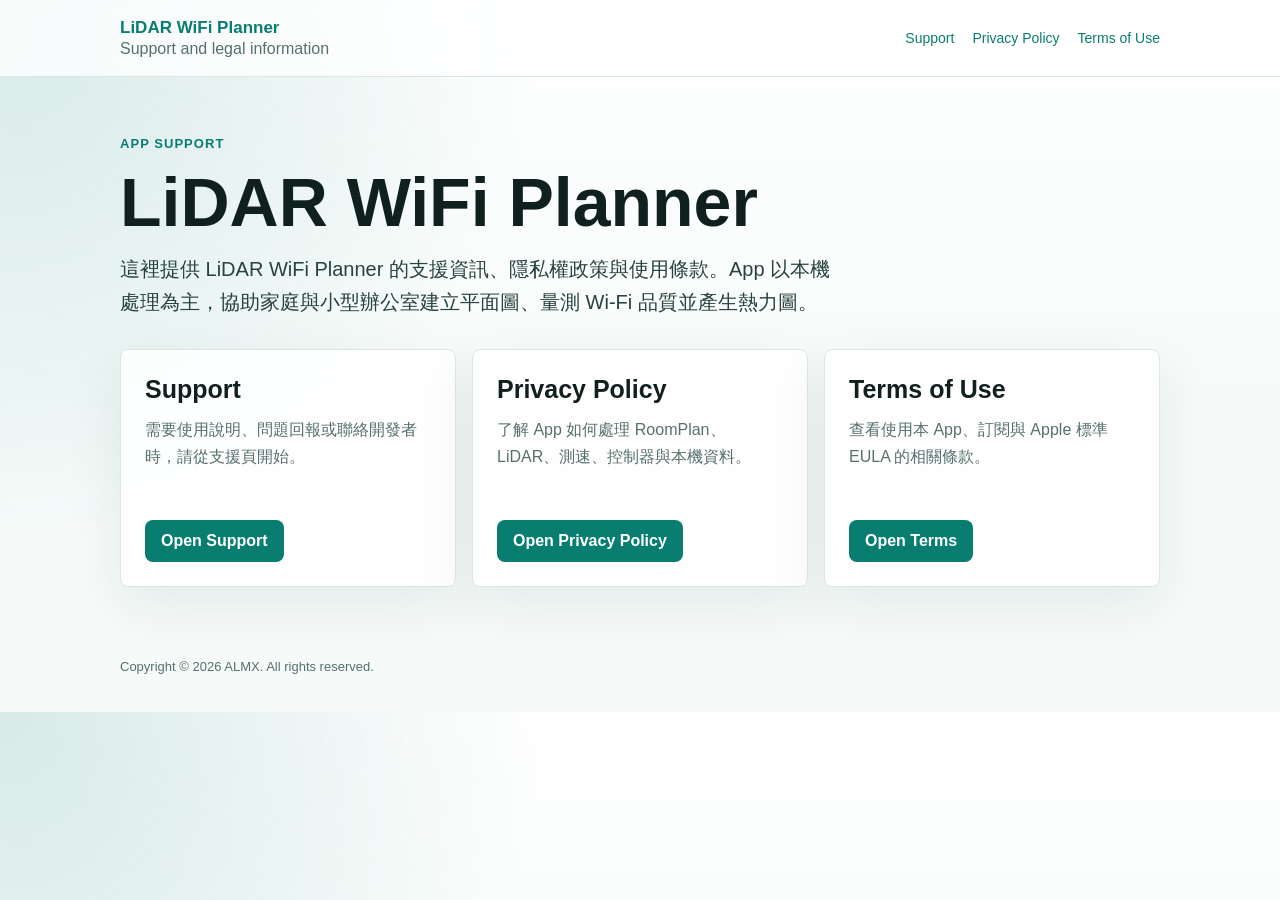
==== index.html @ 77266baa "Add support and legal pages" ====
<!doctype html>
<html lang="zh-Hant">
<head>
  <meta charset="utf-8">
  <meta name="viewport" content="width=device-width, initial-scale=1">
  <meta name="description" content="LiDAR WiFi Planner support, privacy policy, and terms of use.">
  <title>LiDAR WiFi Planner - Support, Privacy, Terms</title>
  <link rel="stylesheet" href="styles.css">
</head>
<body>
  <header class="site-header">
    <nav class="nav" aria-label="Primary">
      <a class="brand" href="./">
        <strong>LiDAR WiFi Planner</strong>
        <span>Support and legal information</span>
      </a>
      <div class="links">
        <a href="support.html">Support</a>
        <a href="privacy.html">Privacy Policy</a>
        <a href="terms.html">Terms of Use</a>
      </div>
    </nav>
  </header>

  <main>
    <div class="hero">
      <p class="eyebrow">App Support</p>
      <h1>LiDAR WiFi Planner</h1>
      <p class="summary">這裡提供 LiDAR WiFi Planner 的支援資訊、隱私權政策與使用條款。App 以本機處理為主，協助家庭與小型辦公室建立平面圖、量測 Wi-Fi 品質並產生熱力圖。</p>
    </div>

    <section class="grid" aria-label="Important pages">
      <article class="card">
        <h2>Support</h2>
        <p>需要使用說明、問題回報或聯絡開發者時，請從支援頁開始。</p>
        <a class="button" href="support.html">Open Support</a>
      </article>
      <article class="card">
        <h2>Privacy Policy</h2>
        <p>了解 App 如何處理 RoomPlan、LiDAR、測速、控制器與本機資料。</p>
        <a class="button" href="privacy.html">Open Privacy Policy</a>
      </article>
      <article class="card">
        <h2>Terms of Use</h2>
        <p>查看使用本 App、訂閱與 Apple 標準 EULA 的相關條款。</p>
        <a class="button" href="terms.html">Open Terms</a>
      </article>
    </section>
  </main>

  <footer class="site-footer">
    Copyright © 2026 ALMX. All rights reserved.
  </footer>
</body>
</html>
---- styles.css ----
:root {
  color-scheme: light dark;
  --bg: #f6fbfa;
  --text: #10201f;
  --muted: #55706d;
  --line: #d9e8e5;
  --accent: #087d70;
  --accent-strong: #045f55;
  --soft: #e7f5f2;
  font-family: -apple-system, BlinkMacSystemFont, "SF Pro Text", "Segoe UI", sans-serif;
}

* {
  box-sizing: border-box;
}

body {
  margin: 0;
  color: var(--text);
  background:
    radial-gradient(circle at top left, rgba(8, 125, 112, 0.16), transparent 34rem),
    linear-gradient(180deg, #ffffff 0, var(--bg) 24rem);
  letter-spacing: 0;
}

a {
  color: var(--accent);
  text-decoration: none;
}

a:hover {
  color: var(--accent-strong);
  text-decoration: underline;
}

.site-header {
  border-bottom: 1px solid var(--line);
  background: rgba(255, 255, 255, 0.78);
  backdrop-filter: blur(16px);
}

.nav,
main,
.site-footer {
  width: min(1040px, calc(100% - 32px));
  margin: 0 auto;
}

.nav {
  display: flex;
  align-items: center;
  justify-content: space-between;
  gap: 18px;
  padding: 18px 0;
}

.brand {
  display: grid;
  gap: 2px;
  min-width: 180px;
}

.brand strong {
  font-size: 17px;
}

.brand span,
.meta,
.note {
  color: var(--muted);
}

.links {
  display: flex;
  flex-wrap: wrap;
  justify-content: flex-end;
  gap: 12px 18px;
  font-size: 14px;
}

main {
  padding: 56px 0 72px;
}

.hero {
  max-width: 760px;
  margin-bottom: 30px;
}

.eyebrow {
  margin: 0 0 12px;
  color: var(--accent);
  font-size: 13px;
  font-weight: 700;
  letter-spacing: 0.08em;
  text-transform: uppercase;
}

h1 {
  margin: 0 0 16px;
  font-size: clamp(36px, 7vw, 68px);
  line-height: 1.03;
}

h2 {
  margin: 0 0 10px;
  font-size: 25px;
  line-height: 1.25;
}

h3 {
  margin: 24px 0 8px;
  font-size: 19px;
}

p,
li {
  color: var(--muted);
  font-size: 16px;
  line-height: 1.72;
}

p {
  margin: 0 0 12px;
}

ul {
  margin: 8px 0 0;
  padding-left: 22px;
}

.summary {
  max-width: 720px;
  color: #29423f;
  font-size: 20px;
  line-height: 1.65;
}

.grid {
  display: grid;
  grid-template-columns: repeat(3, minmax(0, 1fr));
  gap: 16px;
  margin-top: 28px;
}

.card,
.content {
  background: rgba(255, 255, 255, 0.88);
  border: 1px solid var(--line);
  border-radius: 8px;
  box-shadow: 0 18px 55px rgba(16, 32, 31, 0.08);
}

.card {
  min-height: 220px;
  padding: 24px;
}

.card p {
  min-height: 82px;
}

.button {
  display: inline-flex;
  align-items: center;
  justify-content: center;
  min-height: 42px;
  margin-top: 10px;
  padding: 0 16px;
  color: #fff;
  background: var(--accent);
  border-radius: 8px;
  font-weight: 700;
}

.button:hover {
  color: #fff;
  background: var(--accent-strong);
  text-decoration: none;
}

.content {
  max-width: 840px;
  padding: clamp(22px, 4vw, 38px);
}

.content section {
  padding: 24px 0;
  border-top: 1px solid var(--line);
}

.content section:first-of-type {
  padding-top: 0;
  border-top: 0;
}

.meta-box {
  display: grid;
  grid-template-columns: repeat(2, minmax(0, 1fr));
  gap: 12px;
  margin: 0 0 26px;
}

.meta-box div {
  padding: 14px;
  background: var(--soft);
  border-radius: 8px;
}

.meta-box span {
  display: block;
  margin-bottom: 4px;
  color: var(--muted);
  font-size: 13px;
}

.meta-box strong {
  font-size: 15px;
}

.site-footer {
  padding: 0 0 38px;
  color: var(--muted);
  font-size: 13px;
}

@media (prefers-color-scheme: dark) {
  :root {
    --bg: #071312;
    --text: #effaf8;
    --muted: #b2cac6;
    --line: #1f3b37;
    --accent: #62ddca;
    --accent-strong: #a2f4e7;
    --soft: #102825;
  }

  body {
    background:
      radial-gradient(circle at top left, rgba(98, 221, 202, 0.16), transparent 34rem),
      linear-gradient(180deg, #091b19 0, var(--bg) 24rem);
  }

  .site-header {
    background: rgba(7, 19, 18, 0.78);
  }

  .summary {
    color: #d9efeb;
  }

  .card,
  .content {
    background: rgba(12, 29, 27, 0.88);
    box-shadow: 0 18px 55px rgba(0, 0, 0, 0.24);
  }

  .button,
  .button:hover {
    color: #06211e;
  }
}

@media (max-width: 760px) {
  .nav {
    align-items: flex-start;
    flex-direction: column;
  }

  .links {
    justify-content: flex-start;
  }

  .grid,
  .meta-box {
    grid-template-columns: 1fr;
  }
}
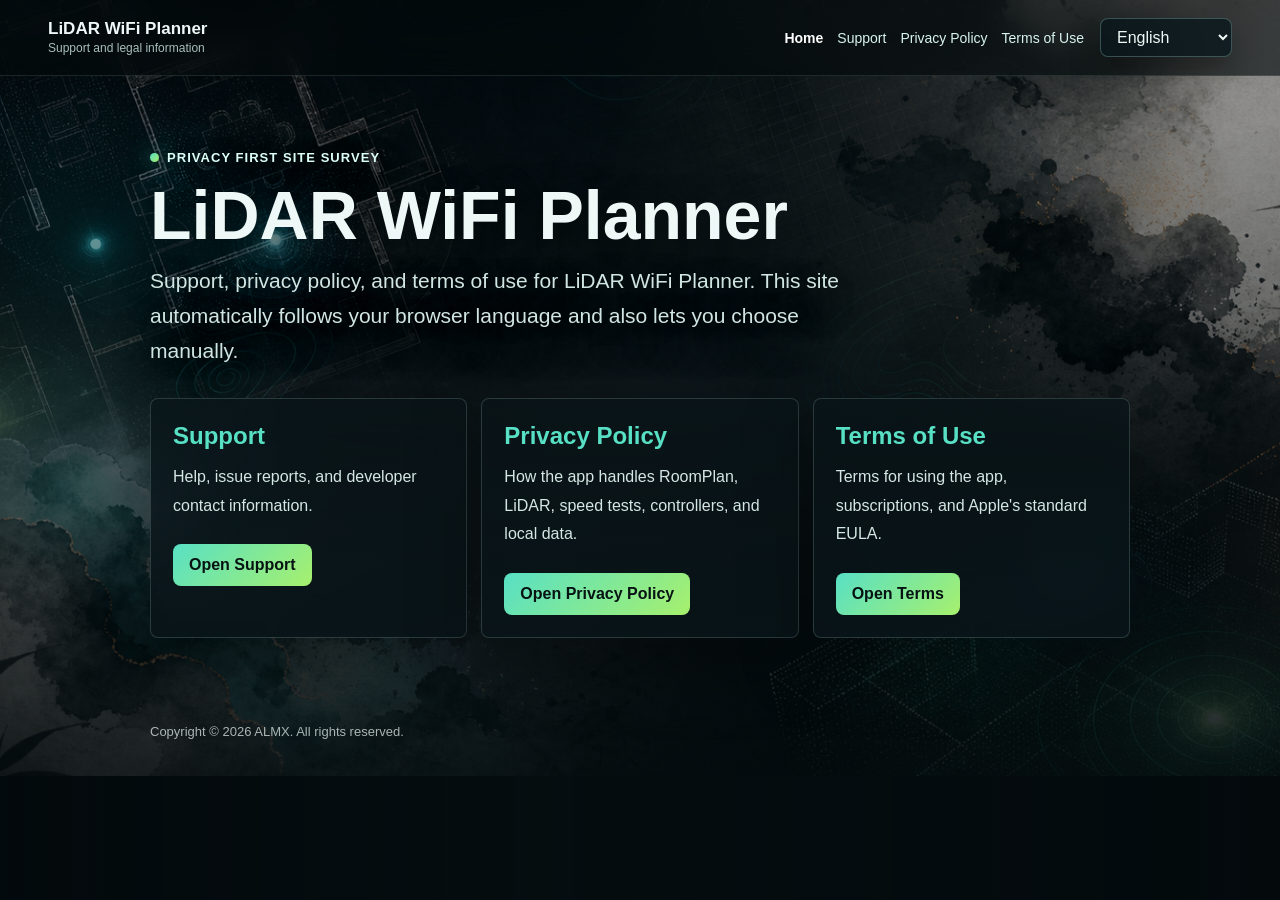
==== commit b1ec4bb1: "Match privacy site style and add localized pages" ====
--- a/index.html
+++ b/index.html
@@ -3,53 +3,51 @@
 <head>
   <meta charset="utf-8">
   <meta name="viewport" content="width=device-width, initial-scale=1">
+  <meta name="color-scheme" content="dark light">
   <meta name="description" content="LiDAR WiFi Planner support, privacy policy, and terms of use.">
-  <title>LiDAR WiFi Planner - Support, Privacy, Terms</title>
+  <title>LiDAR WiFi Planner</title>
   <link rel="stylesheet" href="styles.css">
 </head>
-<body>
-  <header class="site-header">
-    <nav class="nav" aria-label="Primary">
-      <a class="brand" href="./">
-        <strong>LiDAR WiFi Planner</strong>
-        <span>Support and legal information</span>
-      </a>
-      <div class="links">
-        <a href="support.html">Support</a>
-        <a href="privacy.html">Privacy Policy</a>
-        <a href="terms.html">Terms of Use</a>
-      </div>
-    </nav>
+<body data-page="home">
+  <header class="topbar" aria-label="Site header">
+    <a class="brand" href="./">
+      <strong>LiDAR WiFi Planner</strong>
+      <span data-i18n="topline">Support and legal information</span>
+    </a>
+    <div class="topbar-controls">
+      <nav class="navlinks" aria-label="Primary">
+        <a href="./" data-nav="home" data-i18n="navHome">Home</a>
+        <a href="support.html" data-nav="support" data-i18n="navSupport">Support</a>
+        <a href="privacy.html" data-nav="privacy" data-i18n="navPrivacy">Privacy Policy</a>
+        <a href="terms.html" data-nav="terms" data-i18n="navTerms">Terms of Use</a>
+      </nav>
+      <label>
+        <span class="sr-only" data-i18n="languageLabel">Language</span>
+        <select id="languageSelect" aria-label="Language">
+          <option value="zh-Hant">繁體中文</option>
+          <option value="en">English</option>
+          <option value="ja">日本語</option>
+          <option value="ko">한국어</option>
+          <option value="zh-Hans">简体中文</option>
+        </select>
+      </label>
+    </div>
   </header>
 
   <main>
     <div class="hero">
-      <p class="eyebrow">App Support</p>
-      <h1>LiDAR WiFi Planner</h1>
-      <p class="summary">這裡提供 LiDAR WiFi Planner 的支援資訊、隱私權政策與使用條款。App 以本機處理為主，協助家庭與小型辦公室建立平面圖、量測 Wi-Fi 品質並產生熱力圖。</p>
+      <div class="eyebrow" data-i18n="eyebrow">Privacy first site survey</div>
+      <h1 data-i18n="title">LiDAR WiFi Planner</h1>
+      <p class="summary" data-i18n="summary">Support, privacy policy, and terms of use for LiDAR WiFi Planner.</p>
     </div>
 
-    <section class="grid" aria-label="Important pages">
-      <article class="card">
-        <h2>Support</h2>
-        <p>需要使用說明、問題回報或聯絡開發者時，請從支援頁開始。</p>
-        <a class="button" href="support.html">Open Support</a>
-      </article>
-      <article class="card">
-        <h2>Privacy Policy</h2>
-        <p>了解 App 如何處理 RoomPlan、LiDAR、測速、控制器與本機資料。</p>
-        <a class="button" href="privacy.html">Open Privacy Policy</a>
-      </article>
-      <article class="card">
-        <h2>Terms of Use</h2>
-        <p>查看使用本 App、訂閱與 Apple 標準 EULA 的相關條款。</p>
-        <a class="button" href="terms.html">Open Terms</a>
-      </article>
-    </section>
+    <div id="content"></div>
   </main>
 
-  <footer class="site-footer">
-    Copyright © 2026 ALMX. All rights reserved.
+  <footer class="footer">
+    <span data-i18n="footer">Copyright © 2026 ALMX. All rights reserved.</span>
   </footer>
+
+  <script src="site.js"></script>
 </body>
 </html>
--- a/styles.css
+++ b/styles.css
@@ -1,12 +1,15 @@
 :root {
-  color-scheme: light dark;
-  --bg: #f6fbfa;
-  --text: #10201f;
-  --muted: #55706d;
-  --line: #d9e8e5;
-  --accent: #087d70;
-  --accent-strong: #045f55;
-  --soft: #e7f5f2;
+  --bg: #071012;
+  --panel: rgba(9, 20, 24, 0.78);
+  --panel-strong: rgba(9, 20, 24, 0.92);
+  --border: rgba(181, 232, 224, 0.18);
+  --text: #eef8f6;
+  --muted: #a8bfbc;
+  --accent: #58e0c5;
+  --accent-2: #a7f06d;
+  --shadow: rgba(0, 0, 0, 0.35);
+  --max: 980px;
+  color-scheme: dark light;
   font-family: -apple-system, BlinkMacSystemFont, "SF Pro Text", "Segoe UI", sans-serif;
 }
 
@@ -14,13 +17,32 @@
   box-sizing: border-box;
 }
 
+html {
+  min-height: 100%;
+  background: var(--bg);
+}
+
 body {
+  min-height: 100%;
   margin: 0;
   color: var(--text);
   background:
-    radial-gradient(circle at top left, rgba(8, 125, 112, 0.16), transparent 34rem),
-    linear-gradient(180deg, #ffffff 0, var(--bg) 24rem);
+    linear-gradient(180deg, rgba(4, 10, 12, 0.2), rgba(4, 10, 12, 0.88)),
+    url("assets/privacy-bg-ink-wifi.png") center top / cover no-repeat fixed,
+    var(--bg);
   letter-spacing: 0;
+}
+
+body::before {
+  position: fixed;
+  inset: 0;
+  z-index: -1;
+  content: "";
+  background:
+    radial-gradient(circle at 16% 10%, rgba(88, 224, 197, 0.2), transparent 34%),
+    radial-gradient(circle at 86% 8%, rgba(167, 240, 109, 0.13), transparent 30%),
+    linear-gradient(90deg, rgba(3, 9, 12, 0.9), rgba(3, 9, 12, 0.42) 42%, rgba(3, 9, 12, 0.86));
+  pointer-events: none;
 }
 
 a {
@@ -29,135 +51,166 @@
 }
 
 a:hover {
-  color: var(--accent-strong);
   text-decoration: underline;
 }
 
-.site-header {
-  border-bottom: 1px solid var(--line);
-  background: rgba(255, 255, 255, 0.78);
-  backdrop-filter: blur(16px);
-}
-
-.nav,
-main,
-.site-footer {
-  width: min(1040px, calc(100% - 32px));
-  margin: 0 auto;
-}
-
-.nav {
+.sr-only {
+  position: absolute;
+  width: 1px;
+  height: 1px;
+  padding: 0;
+  margin: -1px;
+  overflow: hidden;
+  clip: rect(0, 0, 0, 0);
+  white-space: nowrap;
+  border: 0;
+}
+
+.topbar {
+  position: sticky;
+  top: 0;
+  z-index: 2;
   display: flex;
   align-items: center;
   justify-content: space-between;
   gap: 18px;
-  padding: 18px 0;
+  padding: 18px clamp(18px, 4vw, 48px);
+  background: rgba(4, 10, 12, 0.62);
+  border-bottom: 1px solid rgba(181, 232, 224, 0.12);
+  backdrop-filter: blur(18px);
 }
 
 .brand {
-  display: grid;
+  display: flex;
+  flex-direction: column;
   gap: 2px;
-  min-width: 180px;
+  min-width: 0;
 }
 
 .brand strong {
+  color: var(--text);
   font-size: 17px;
-}
-
-.brand span,
-.meta,
-.note {
+  line-height: 1.2;
+  white-space: nowrap;
+}
+
+.brand span {
   color: var(--muted);
-}
-
-.links {
+  font-size: 12px;
+  line-height: 1.3;
+}
+
+.topbar-controls {
+  display: flex;
+  align-items: center;
+  justify-content: flex-end;
+  gap: 16px;
+}
+
+.navlinks {
   display: flex;
   flex-wrap: wrap;
   justify-content: flex-end;
-  gap: 12px 18px;
+  gap: 10px 14px;
   font-size: 14px;
 }
 
+.navlinks a {
+  color: #d8f4ef;
+}
+
+.navlinks a[aria-current="page"] {
+  color: #ffffff;
+  font-weight: 700;
+}
+
+select {
+  min-width: 132px;
+  color: var(--text);
+  background: rgba(8, 23, 27, 0.78);
+  border: 1px solid rgba(181, 232, 224, 0.28);
+  border-radius: 8px;
+  padding: 9px 34px 9px 12px;
+  font: inherit;
+  box-shadow: 0 12px 30px var(--shadow);
+}
+
 main {
-  padding: 56px 0 72px;
+  width: min(var(--max), calc(100% - 32px));
+  margin: 0 auto;
+  padding: 72px 0 56px;
 }
 
 .hero {
   max-width: 760px;
   margin-bottom: 30px;
+  text-shadow: 0 18px 44px rgba(0, 0, 0, 0.55);
 }
 
 .eyebrow {
-  margin: 0 0 12px;
-  color: var(--accent);
+  display: inline-flex;
+  align-items: center;
+  gap: 8px;
+  margin-bottom: 16px;
+  color: #dcfff7;
   font-size: 13px;
   font-weight: 700;
   letter-spacing: 0.08em;
   text-transform: uppercase;
 }
 
+.eyebrow::before {
+  width: 9px;
+  height: 9px;
+  border-radius: 999px;
+  background: linear-gradient(135deg, var(--accent), var(--accent-2));
+  box-shadow: 0 0 20px rgba(88, 224, 197, 0.75);
+  content: "";
+}
+
 h1 {
-  margin: 0 0 16px;
-  font-size: clamp(36px, 7vw, 68px);
-  line-height: 1.03;
-}
-
-h2 {
-  margin: 0 0 10px;
-  font-size: 25px;
-  line-height: 1.25;
-}
-
-h3 {
-  margin: 24px 0 8px;
-  font-size: 19px;
-}
-
-p,
-li {
-  color: var(--muted);
-  font-size: 16px;
-  line-height: 1.72;
-}
-
-p {
-  margin: 0 0 12px;
-}
-
-ul {
-  margin: 8px 0 0;
-  padding-left: 22px;
+  margin: 0 0 14px;
+  font-size: clamp(34px, 6vw, 68px);
+  line-height: 1.02;
+  letter-spacing: 0;
 }
 
 .summary {
-  max-width: 720px;
-  color: #29423f;
-  font-size: 20px;
+  max-width: 700px;
+  margin: 0;
+  color: #d1e6e2;
+  font-size: clamp(17px, 2vw, 21px);
   line-height: 1.65;
 }
 
-.grid {
+.card,
+.link-card {
+  background: linear-gradient(180deg, var(--panel), var(--panel-strong));
+  border: 1px solid var(--border);
+  border-radius: 8px;
+  box-shadow: 0 24px 70px var(--shadow);
+  backdrop-filter: blur(22px);
+}
+
+.card {
+  padding: clamp(22px, 4vw, 36px);
+}
+
+.link-grid {
   display: grid;
   grid-template-columns: repeat(3, minmax(0, 1fr));
-  gap: 16px;
-  margin-top: 28px;
-}
-
-.card,
-.content {
-  background: rgba(255, 255, 255, 0.88);
-  border: 1px solid var(--line);
-  border-radius: 8px;
-  box-shadow: 0 18px 55px rgba(16, 32, 31, 0.08);
-}
-
-.card {
-  min-height: 220px;
-  padding: 24px;
-}
-
-.card p {
-  min-height: 82px;
+  gap: 14px;
+  margin: 0 0 28px;
+}
+
+.link-card {
+  display: block;
+  min-height: 188px;
+  padding: 22px;
+}
+
+.link-card h2 {
+  margin-top: 0;
 }
 
 .button {
@@ -165,114 +218,127 @@
   align-items: center;
   justify-content: center;
   min-height: 42px;
-  margin-top: 10px;
+  margin-top: 12px;
   padding: 0 16px;
-  color: #fff;
-  background: var(--accent);
+  color: #061312;
+  background: linear-gradient(135deg, var(--accent), var(--accent-2));
   border-radius: 8px;
-  font-weight: 700;
+  font-weight: 800;
 }
 
 .button:hover {
-  color: #fff;
-  background: var(--accent-strong);
+  color: #061312;
   text-decoration: none;
 }
 
-.content {
-  max-width: 840px;
-  padding: clamp(22px, 4vw, 38px);
-}
-
-.content section {
-  padding: 24px 0;
-  border-top: 1px solid var(--line);
-}
-
-.content section:first-of-type {
-  padding-top: 0;
-  border-top: 0;
-}
-
-.meta-box {
+.meta {
   display: grid;
-  grid-template-columns: repeat(2, minmax(0, 1fr));
+  grid-template-columns: repeat(3, minmax(0, 1fr));
   gap: 12px;
-  margin: 0 0 26px;
-}
-
-.meta-box div {
+  margin-bottom: 26px;
+}
+
+.meta div {
   padding: 14px;
-  background: var(--soft);
+  background: rgba(255, 255, 255, 0.045);
+  border: 1px solid rgba(181, 232, 224, 0.12);
   border-radius: 8px;
 }
 
-.meta-box span {
+.meta span {
   display: block;
   margin-bottom: 4px;
   color: var(--muted);
+  font-size: 12px;
+}
+
+.meta strong {
+  font-size: 15px;
+  line-height: 1.35;
+}
+
+section {
+  padding: 28px 0;
+  border-top: 1px solid rgba(181, 232, 224, 0.14);
+}
+
+section:first-of-type {
+  border-top: 0;
+}
+
+h2 {
+  margin: 0 0 12px;
+  font-size: 24px;
+  line-height: 1.25;
+  letter-spacing: 0;
+}
+
+p,
+li {
+  color: #d5e7e4;
+  font-size: 16px;
+  line-height: 1.78;
+}
+
+p {
+  margin: 0 0 12px;
+}
+
+ul {
+  margin: 10px 0 0;
+  padding-left: 22px;
+}
+
+.footer {
+  width: min(var(--max), calc(100% - 32px));
+  margin: 0 auto;
+  padding: 0 0 34px;
+  color: rgba(238, 248, 246, 0.7);
   font-size: 13px;
-}
-
-.meta-box strong {
-  font-size: 15px;
-}
-
-.site-footer {
-  padding: 0 0 38px;
-  color: var(--muted);
-  font-size: 13px;
-}
-
-@media (prefers-color-scheme: dark) {
-  :root {
-    --bg: #071312;
-    --text: #effaf8;
-    --muted: #b2cac6;
-    --line: #1f3b37;
-    --accent: #62ddca;
-    --accent-strong: #a2f4e7;
-    --soft: #102825;
-  }
-
+  line-height: 1.6;
+}
+
+[data-i18n],
+#content {
+  transition: opacity 0.16s ease;
+}
+
+body.is-switching [data-i18n],
+body.is-switching #content {
+  opacity: 0;
+}
+
+@media (max-width: 820px) {
   body {
-    background:
-      radial-gradient(circle at top left, rgba(98, 221, 202, 0.16), transparent 34rem),
-      linear-gradient(180deg, #091b19 0, var(--bg) 24rem);
-  }
-
-  .site-header {
-    background: rgba(7, 19, 18, 0.78);
-  }
-
-  .summary {
-    color: #d9efeb;
-  }
-
-  .card,
-  .content {
-    background: rgba(12, 29, 27, 0.88);
-    box-shadow: 0 18px 55px rgba(0, 0, 0, 0.24);
-  }
-
-  .button,
-  .button:hover {
-    color: #06211e;
-  }
-}
-
-@media (max-width: 760px) {
-  .nav {
+    background-attachment: scroll;
+  }
+
+  .topbar {
     align-items: flex-start;
     flex-direction: column;
-  }
-
-  .links {
+    padding: 14px 16px;
+  }
+
+  .topbar-controls {
+    align-items: flex-start;
+    flex-direction: column-reverse;
+    width: 100%;
+  }
+
+  .navlinks {
     justify-content: flex-start;
   }
 
-  .grid,
-  .meta-box {
+  .brand strong {
+    white-space: normal;
+  }
+
+  main {
+    padding-top: 44px;
+  }
+
+  .meta,
+  .link-grid {
     grid-template-columns: 1fr;
   }
 }
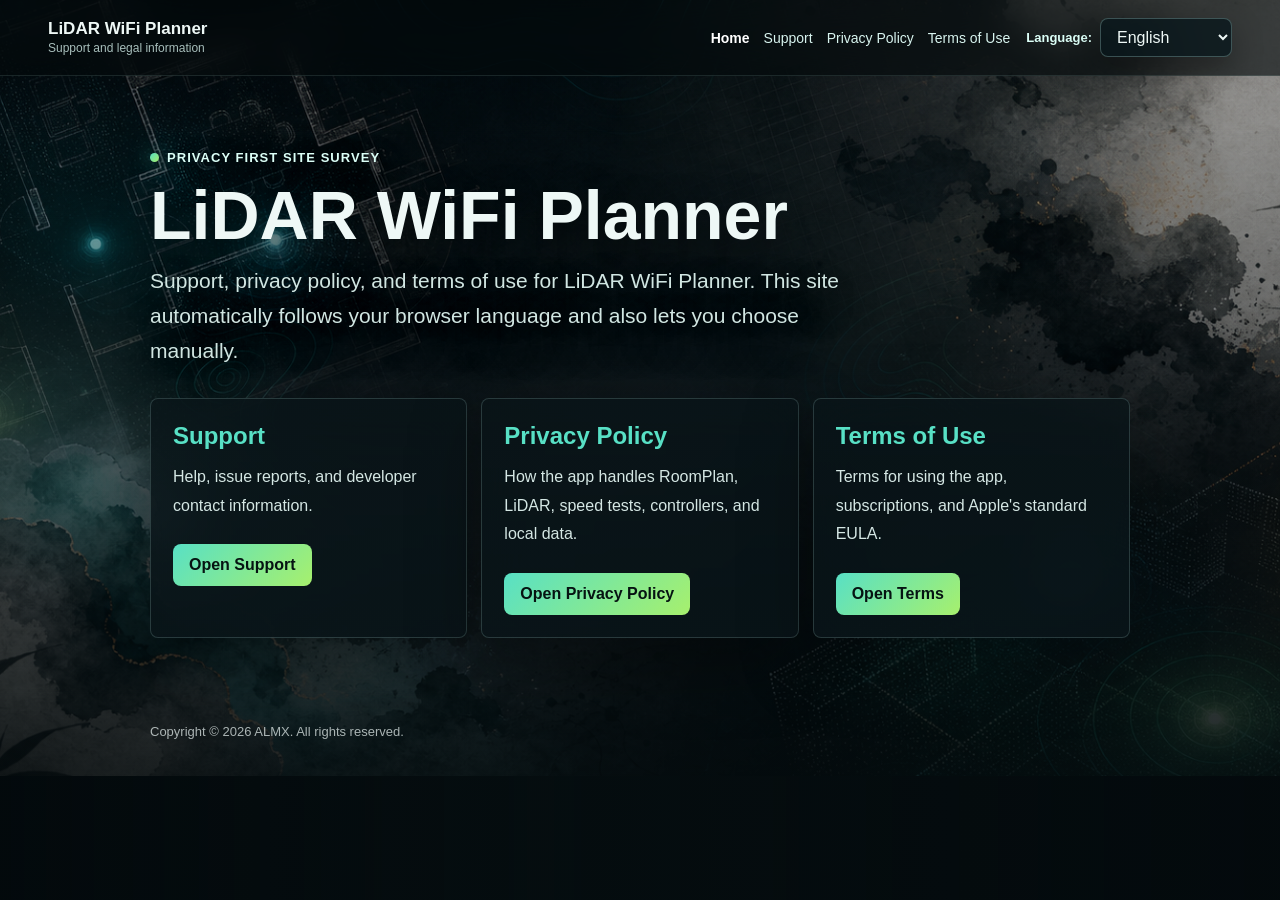
==== commit 9dba3e63: "Show language picker label" ====
--- a/index.html
+++ b/index.html
@@ -21,8 +21,8 @@
         <a href="privacy.html" data-nav="privacy" data-i18n="navPrivacy">Privacy Policy</a>
         <a href="terms.html" data-nav="terms" data-i18n="navTerms">Terms of Use</a>
       </nav>
-      <label>
-        <span class="sr-only" data-i18n="languageLabel">Language</span>
+      <label class="language-picker">
+        <span class="language-label">Language:</span>
         <select id="languageSelect" aria-label="Language">
           <option value="zh-Hant">繁體中文</option>
           <option value="en">English</option>
--- a/styles.css
+++ b/styles.css
@@ -124,6 +124,20 @@
   font-weight: 700;
 }
 
+.language-picker {
+  display: inline-flex;
+  align-items: center;
+  gap: 8px;
+}
+
+.language-label {
+  color: #dcfff7;
+  font-size: 13px;
+  font-weight: 700;
+  line-height: 1;
+  white-space: nowrap;
+}
+
 select {
   min-width: 132px;
   color: var(--text);
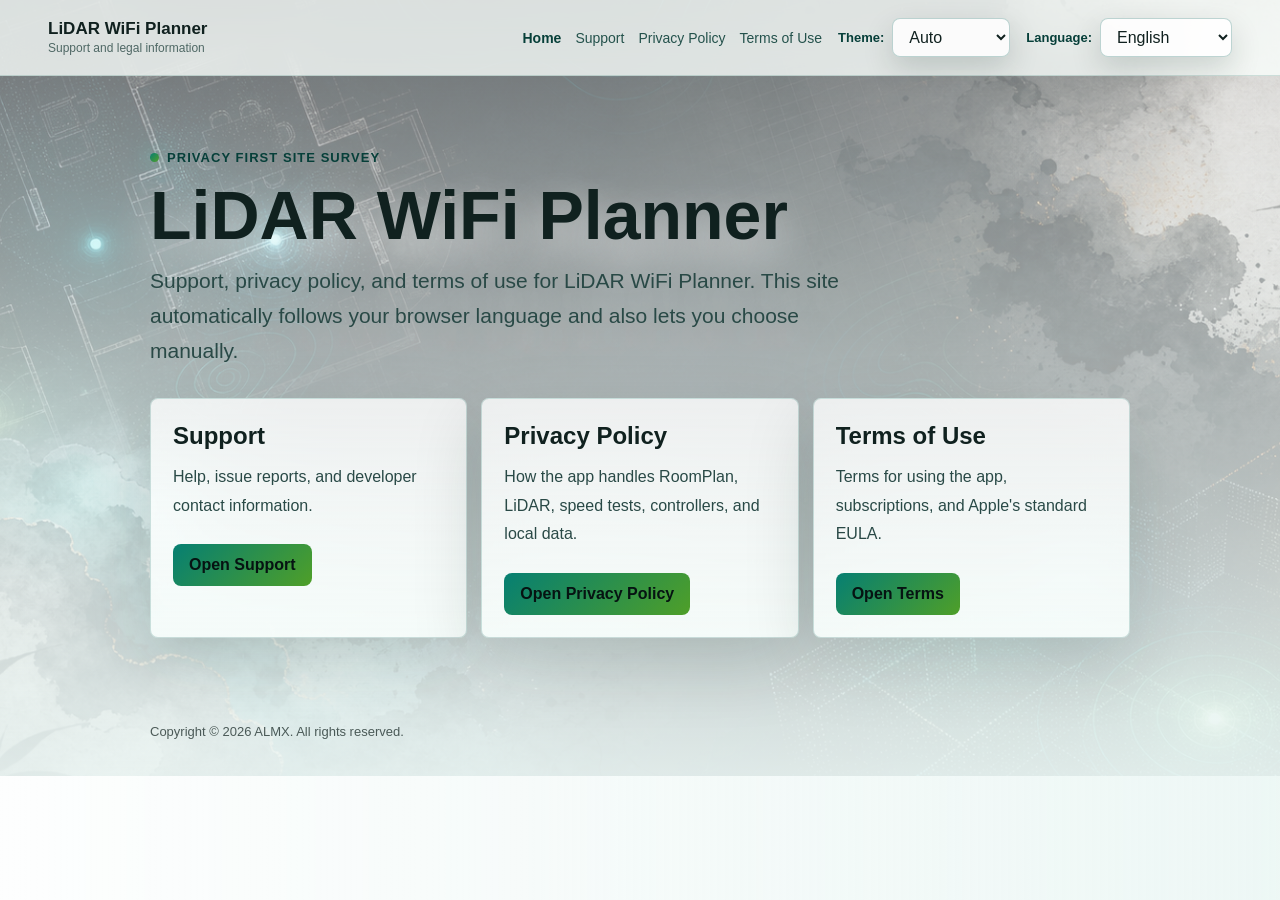
==== commit 304c87cb: "Add localized appearance switcher" ====
--- a/index.html
+++ b/index.html
@@ -21,6 +21,14 @@
         <a href="privacy.html" data-nav="privacy" data-i18n="navPrivacy">Privacy Policy</a>
         <a href="terms.html" data-nav="terms" data-i18n="navTerms">Terms of Use</a>
       </nav>
+      <label class="theme-picker">
+        <span class="theme-label" data-i18n="themeLabel">Theme:</span>
+        <select id="themeSelect" aria-label="Theme">
+          <option value="auto" data-i18n="themeAuto">Auto</option>
+          <option value="light" data-i18n="themeLight">Light</option>
+          <option value="dark" data-i18n="themeDark">Dark</option>
+        </select>
+      </label>
       <label class="language-picker">
         <span class="language-label">Language:</span>
         <select id="languageSelect" aria-label="Language">
--- a/styles.css
+++ b/styles.css
@@ -124,13 +124,15 @@
   font-weight: 700;
 }
 
-.language-picker {
+.language-picker,
+.theme-picker {
   display: inline-flex;
   align-items: center;
   gap: 8px;
 }
 
-.language-label {
+.language-label,
+.theme-label {
   color: #dcfff7;
   font-size: 13px;
   font-weight: 700;
@@ -139,7 +141,7 @@
 }
 
 select {
-  min-width: 132px;
+  min-width: 118px;
   color: var(--text);
   background: rgba(8, 23, 27, 0.78);
   border: 1px solid rgba(181, 232, 224, 0.28);
@@ -322,6 +324,277 @@
   opacity: 0;
 }
 
+@media (prefers-color-scheme: light) {
+  :root {
+    --bg: #edf7f5;
+    --panel: rgba(255, 255, 255, 0.78);
+    --panel-strong: rgba(247, 253, 251, 0.94);
+    --border: rgba(4, 95, 85, 0.18);
+    --text: #10211f;
+    --muted: #4f6865;
+    --accent: #067f72;
+    --accent-2: #4f9f28;
+    --shadow: rgba(9, 30, 27, 0.16);
+    color-scheme: light;
+  }
+
+  body {
+    background:
+      linear-gradient(180deg, rgba(255, 255, 255, 0.42), rgba(237, 247, 245, 0.94)),
+      url("assets/privacy-bg-ink-wifi.png") center top / cover no-repeat fixed,
+      var(--bg);
+  }
+
+  body::before {
+    background:
+      radial-gradient(circle at 16% 10%, rgba(8, 127, 114, 0.14), transparent 34%),
+      radial-gradient(circle at 86% 8%, rgba(79, 159, 40, 0.12), transparent 30%),
+      linear-gradient(90deg, rgba(255, 255, 255, 0.88), rgba(255, 255, 255, 0.52) 42%, rgba(237, 247, 245, 0.9));
+  }
+
+  .topbar {
+    background: rgba(250, 255, 253, 0.78);
+    border-bottom-color: rgba(4, 95, 85, 0.16);
+  }
+
+  .brand strong,
+  h1,
+  h2 {
+    color: var(--text);
+  }
+
+  .brand span,
+  .meta span {
+    color: var(--muted);
+  }
+
+  .navlinks a {
+    color: #24524c;
+  }
+
+  .navlinks a[aria-current="page"],
+  .language-label,
+  .theme-label,
+  .eyebrow {
+    color: #063f39;
+  }
+
+  select {
+    color: var(--text);
+    background: rgba(255, 255, 255, 0.86);
+    border-color: rgba(4, 95, 85, 0.26);
+  }
+
+  .hero {
+    text-shadow: 0 18px 42px rgba(255, 255, 255, 0.72);
+  }
+
+  .summary,
+  p,
+  li {
+    color: #294946;
+  }
+
+  .card,
+  .link-card {
+    background: linear-gradient(180deg, var(--panel), var(--panel-strong));
+    border-color: var(--border);
+    box-shadow: 0 24px 70px var(--shadow);
+  }
+
+  .meta div {
+    background: rgba(6, 127, 114, 0.06);
+    border-color: rgba(4, 95, 85, 0.14);
+  }
+
+  section {
+    border-top-color: rgba(4, 95, 85, 0.14);
+  }
+
+  .footer {
+    color: rgba(16, 33, 31, 0.72);
+  }
+}
+
+html[data-theme="light"] {
+  --bg: #edf7f5;
+  --panel: rgba(255, 255, 255, 0.78);
+  --panel-strong: rgba(247, 253, 251, 0.94);
+  --border: rgba(4, 95, 85, 0.18);
+  --text: #10211f;
+  --muted: #4f6865;
+  --accent: #067f72;
+  --accent-2: #4f9f28;
+  --shadow: rgba(9, 30, 27, 0.16);
+  color-scheme: light;
+}
+
+html[data-theme="light"] body {
+  background:
+    linear-gradient(180deg, rgba(255, 255, 255, 0.42), rgba(237, 247, 245, 0.94)),
+    url("assets/privacy-bg-ink-wifi.png") center top / cover no-repeat fixed,
+    var(--bg);
+}
+
+html[data-theme="light"] body::before {
+  background:
+    radial-gradient(circle at 16% 10%, rgba(8, 127, 114, 0.14), transparent 34%),
+    radial-gradient(circle at 86% 8%, rgba(79, 159, 40, 0.12), transparent 30%),
+    linear-gradient(90deg, rgba(255, 255, 255, 0.88), rgba(255, 255, 255, 0.52) 42%, rgba(237, 247, 245, 0.9));
+}
+
+html[data-theme="light"] .topbar {
+  background: rgba(250, 255, 253, 0.78);
+  border-bottom-color: rgba(4, 95, 85, 0.16);
+}
+
+html[data-theme="light"] .brand strong,
+html[data-theme="light"] h1,
+html[data-theme="light"] h2 {
+  color: var(--text);
+}
+
+html[data-theme="light"] .brand span,
+html[data-theme="light"] .meta span {
+  color: var(--muted);
+}
+
+html[data-theme="light"] .navlinks a {
+  color: #24524c;
+}
+
+html[data-theme="light"] .navlinks a[aria-current="page"],
+html[data-theme="light"] .language-label,
+html[data-theme="light"] .theme-label,
+html[data-theme="light"] .eyebrow {
+  color: #063f39;
+}
+
+html[data-theme="light"] select {
+  color: var(--text);
+  background: rgba(255, 255, 255, 0.86);
+  border-color: rgba(4, 95, 85, 0.26);
+}
+
+html[data-theme="light"] .hero {
+  text-shadow: 0 18px 42px rgba(255, 255, 255, 0.72);
+}
+
+html[data-theme="light"] .summary,
+html[data-theme="light"] p,
+html[data-theme="light"] li {
+  color: #294946;
+}
+
+html[data-theme="light"] .card,
+html[data-theme="light"] .link-card {
+  background: linear-gradient(180deg, var(--panel), var(--panel-strong));
+  border-color: var(--border);
+  box-shadow: 0 24px 70px var(--shadow);
+}
+
+html[data-theme="light"] .meta div {
+  background: rgba(6, 127, 114, 0.06);
+  border-color: rgba(4, 95, 85, 0.14);
+}
+
+html[data-theme="light"] section {
+  border-top-color: rgba(4, 95, 85, 0.14);
+}
+
+html[data-theme="light"] .footer {
+  color: rgba(16, 33, 31, 0.72);
+}
+
+html[data-theme="dark"] {
+  --bg: #071012;
+  --panel: rgba(9, 20, 24, 0.78);
+  --panel-strong: rgba(9, 20, 24, 0.92);
+  --border: rgba(181, 232, 224, 0.18);
+  --text: #eef8f6;
+  --muted: #a8bfbc;
+  --accent: #58e0c5;
+  --accent-2: #a7f06d;
+  --shadow: rgba(0, 0, 0, 0.35);
+  color-scheme: dark;
+}
+
+html[data-theme="dark"] body {
+  background:
+    linear-gradient(180deg, rgba(4, 10, 12, 0.2), rgba(4, 10, 12, 0.88)),
+    url("assets/privacy-bg-ink-wifi.png") center top / cover no-repeat fixed,
+    var(--bg);
+}
+
+html[data-theme="dark"] body::before {
+  background:
+    radial-gradient(circle at 16% 10%, rgba(88, 224, 197, 0.2), transparent 34%),
+    radial-gradient(circle at 86% 8%, rgba(167, 240, 109, 0.13), transparent 30%),
+    linear-gradient(90deg, rgba(3, 9, 12, 0.9), rgba(3, 9, 12, 0.42) 42%, rgba(3, 9, 12, 0.86));
+}
+
+html[data-theme="dark"] .topbar {
+  background: rgba(4, 10, 12, 0.62);
+  border-bottom-color: rgba(181, 232, 224, 0.12);
+}
+
+html[data-theme="dark"] .brand strong,
+html[data-theme="dark"] h1,
+html[data-theme="dark"] h2 {
+  color: var(--text);
+}
+
+html[data-theme="dark"] .brand span,
+html[data-theme="dark"] .meta span {
+  color: var(--muted);
+}
+
+html[data-theme="dark"] .navlinks a {
+  color: #d8f4ef;
+}
+
+html[data-theme="dark"] .navlinks a[aria-current="page"] {
+  color: #ffffff;
+}
+
+html[data-theme="dark"] .language-label,
+html[data-theme="dark"] .theme-label,
+html[data-theme="dark"] .eyebrow {
+  color: #dcfff7;
+}
+
+html[data-theme="dark"] select {
+  color: var(--text);
+  background: rgba(8, 23, 27, 0.78);
+  border-color: rgba(181, 232, 224, 0.28);
+}
+
+html[data-theme="dark"] .hero {
+  text-shadow: 0 18px 44px rgba(0, 0, 0, 0.55);
+}
+
+html[data-theme="dark"] .summary {
+  color: #d1e6e2;
+}
+
+html[data-theme="dark"] p,
+html[data-theme="dark"] li {
+  color: #d5e7e4;
+}
+
+html[data-theme="dark"] .meta div {
+  background: rgba(255, 255, 255, 0.045);
+  border-color: rgba(181, 232, 224, 0.12);
+}
+
+html[data-theme="dark"] section {
+  border-top-color: rgba(181, 232, 224, 0.14);
+}
+
+html[data-theme="dark"] .footer {
+  color: rgba(238, 248, 246, 0.7);
+}
+
 @media (max-width: 820px) {
   body {
     background-attachment: scroll;
